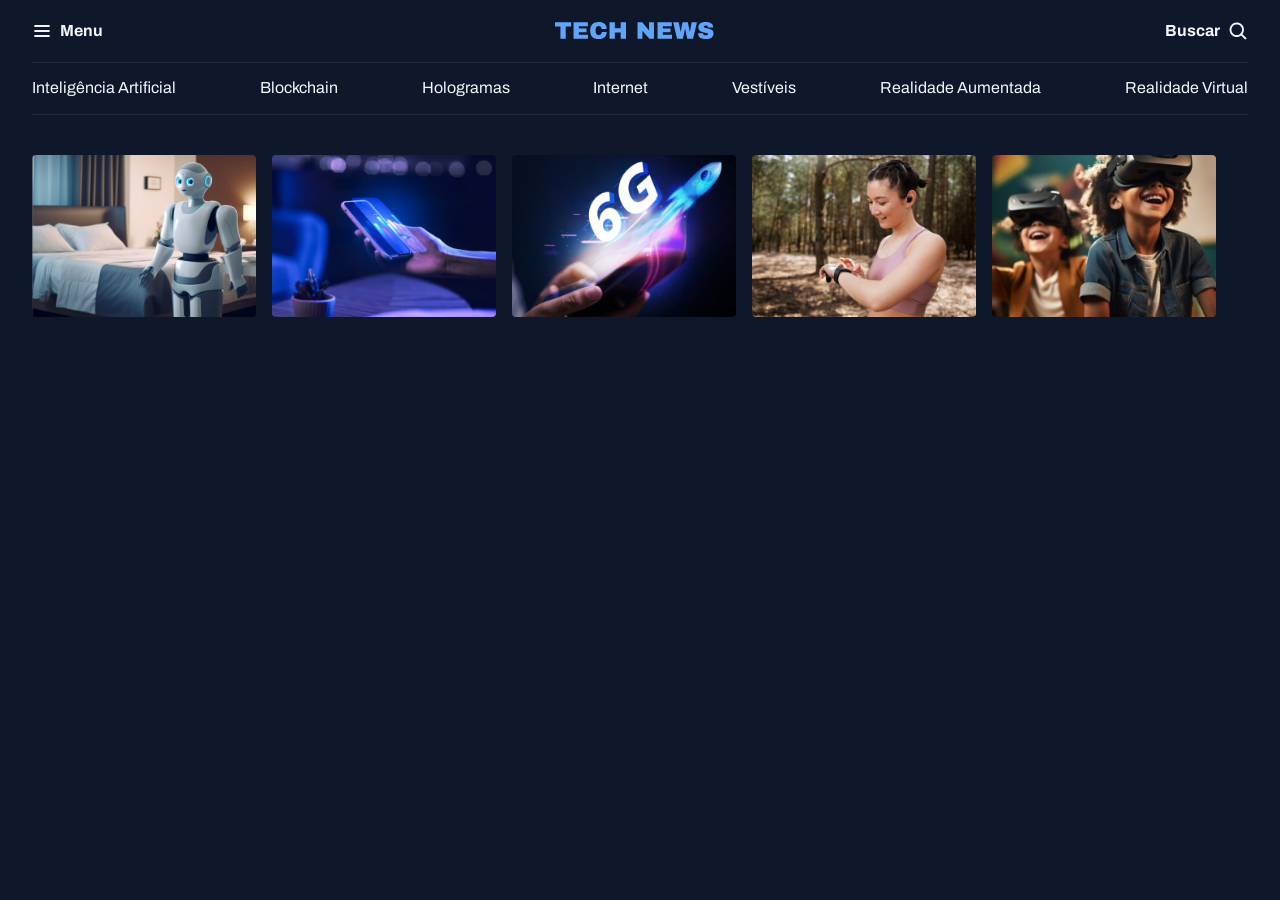
==== pagina-de-noticias/index.html @ 3fd430a6 "Estruturando a seção destaques" ====
<!DOCTYPE html>
<html lang="pt-br">
<head>
    <link rel="preconnect" href="https://fonts.googleapis.com">
    <link rel="preconnect" href="https://fonts.gstatic.com" crossorigin>

    <meta charset="UTF-8">
    <meta name="viewport" content="width=device-width, initial-scale=1.0">
    <title>Portal de noticias</title>
    <link rel="stylesheet" href="styles/index.css">

    <link href="https://fonts.googleapis.com/css2?family=Archivo:ital,wght@0,100..900;1,100..900&display=swap" rel="stylesheet">
</head>
<body>
    <header class="container">
        <nav id="primary" class="grid grid-flow-col">
            <div>
                <img src="assets/icones/List.svg" alt="ícone de menu">
                <strong>Menu</strong>

            </div>

            <div>
                <img src="assets/Tech News.svg" alt=" tech news logo">
            </div>
            <div>
               <strong>Buscar</strong> 
               <img src="assets/icones/MagnifyingGlass.svg" alt="ícone de busca para pesquisa">
            </div>
        </nav>
        <nav id="seconday" class="grid grid-flow-col">
            <a href="#">Inteligência Artificial</a>
            <a href="#">Blockchain</a>
            <a href="#">Hologramas</a>
            <a href="#">Internet</a>
            <a href="#">Vestíveis</a>
            <a href="#">Realidade Aumentada</a>
            <a href="#">Realidade  Virtual</a>
        </nav>

    </header>
    <main class=" grid container">
     <section id="featured"  class="grid grid-flow-col gap-16"> 
        <div>
            <img src="assets/images/Image 01.png" alt="">
        </div>

        <div>
            <img src="assets/images/Image 02.png" alt="">
        </div>

        <div>
            <img src="assets/images/Image 03.png" alt="">
        </div>

        <div>
            <img src="assets/images/Image 04.png" alt="">
        </div>

        <div>
            <img src="assets/images/Image 05.png" alt="">
        </div>
        <div class="grid grid-cols-2 gap-16">

        </div>

     </section> 
    
    </main>
</body>
</html>
---- pagina-de-noticias/styles/index.css ----
@import url(global.css);
@import url(utility.css);
@import url(header.css);
@import url(sections.css);
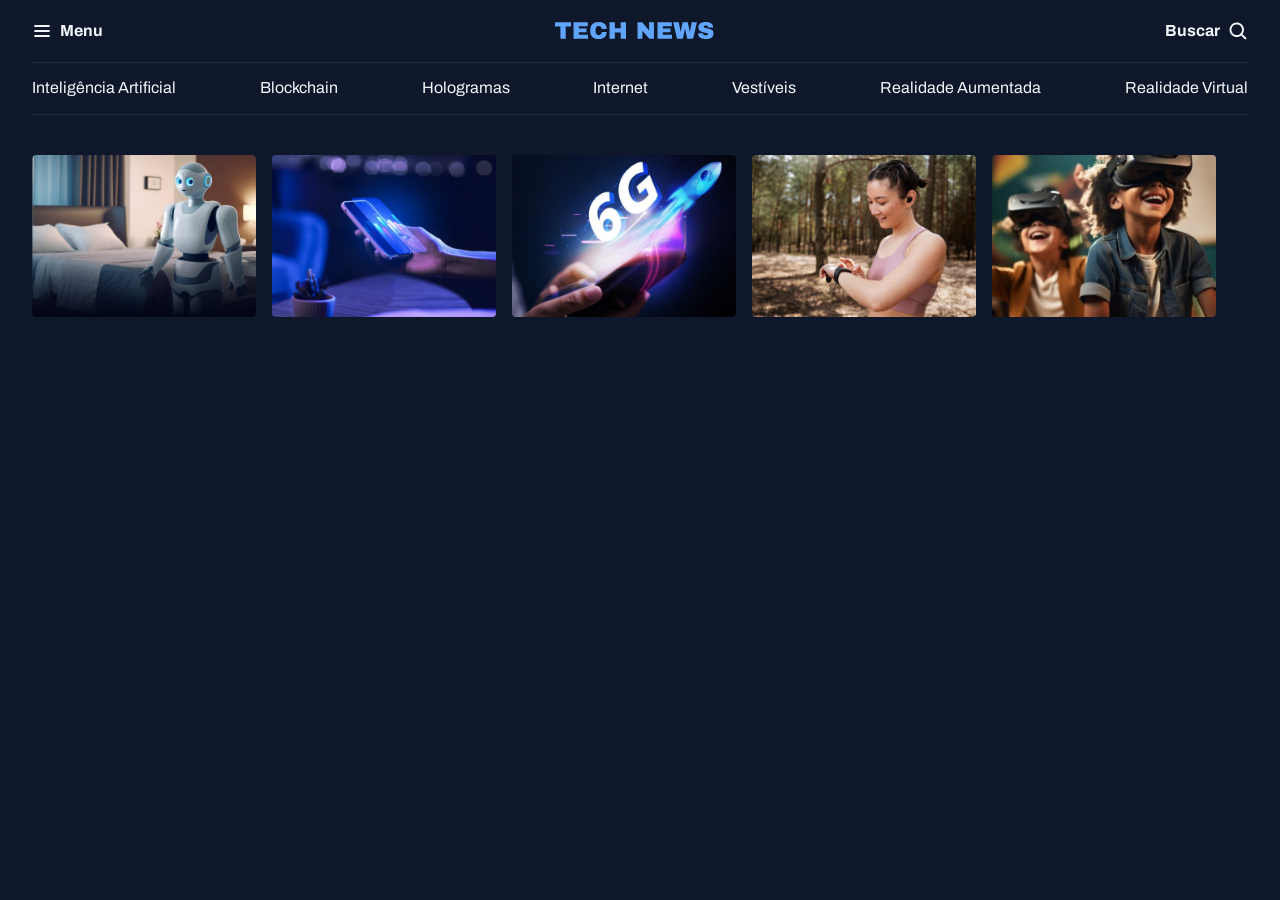
==== commit def497d4: "Adicionando fundo com degradê" ====
--- a/pagina-de-noticias/index.html
+++ b/pagina-de-noticias/index.html
@@ -41,7 +41,7 @@
     </header>
     <main class=" grid container">
      <section id="featured"  class="grid grid-flow-col gap-16"> 
-        <div>
+        <div class="card">
             <img src="assets/images/Image 01.png" alt="">
         </div>
 
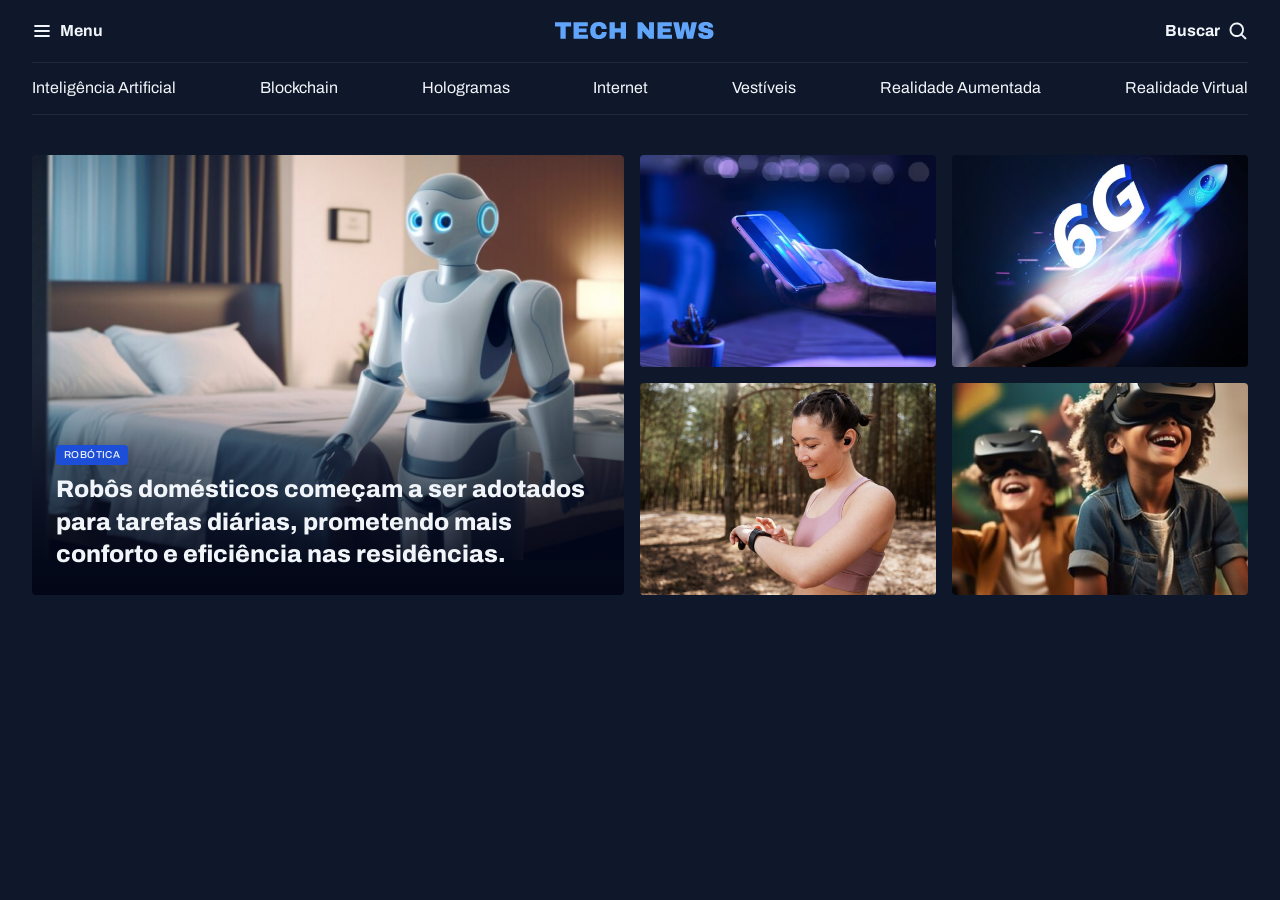
==== commit 3497f04f: "Ajustando o conteúdo do card" ====
--- a/pagina-de-noticias/index.html
+++ b/pagina-de-noticias/index.html
@@ -39,33 +39,56 @@
         </nav>
 
     </header>
-    <main class=" grid container">
-     <section id="featured"  class="grid grid-flow-col gap-16"> 
-        <div class="card">
-            <img src="assets/images/Image 01.png" alt="">
-        </div>
 
-        <div>
+    <main class="grid container">
+
+     <section id="featured" class="grid grid-flow-col gap-16"> 
+
+        <figure class="card">
+
+            <div>
+                <img src="assets/images/Image 01.png" alt="">
+                </div>
+
+            <figcaption>
+
+                <span class="content-teg">robótica</span>
+                
+                <h2 class="text-2x1">
+                    Robôs domésticos começam a ser adotados para tarefas diárias, prometendo mais conforto e eficiência nas residências.
+                </h2>
+            </figcaption>
+        
+        </figure>
+    
+        <div class="grid grid-cols-2 gap-16">
+         
+           <div> 
             <img src="assets/images/Image 02.png" alt="">
-        </div>
+            </div>
+        
 
-        <div>
-            <img src="assets/images/Image 03.png" alt="">
-        </div>
+       
+            <div>
+                <img src="assets/images/Image 03.png" alt="">
+            </div>
+    
 
-        <div>
-            <img src="assets/images/Image 04.png" alt="">
-        </div>
+        
+            <div>
+                <img src="assets/images/Image 04.png" alt="">
+                </div>
+        
 
-        <div>
-            <img src="assets/images/Image 05.png" alt="">
-        </div>
-        <div class="grid grid-cols-2 gap-16">
+        
+            <div>
+                <img src="assets/images/Image 05.png" alt="">
+                </div>
 
-        </div>
+            </div>
+        
 
-     </section> 
-    
-    </main>
+     </section>
+     </main>
 </body>
 </html>
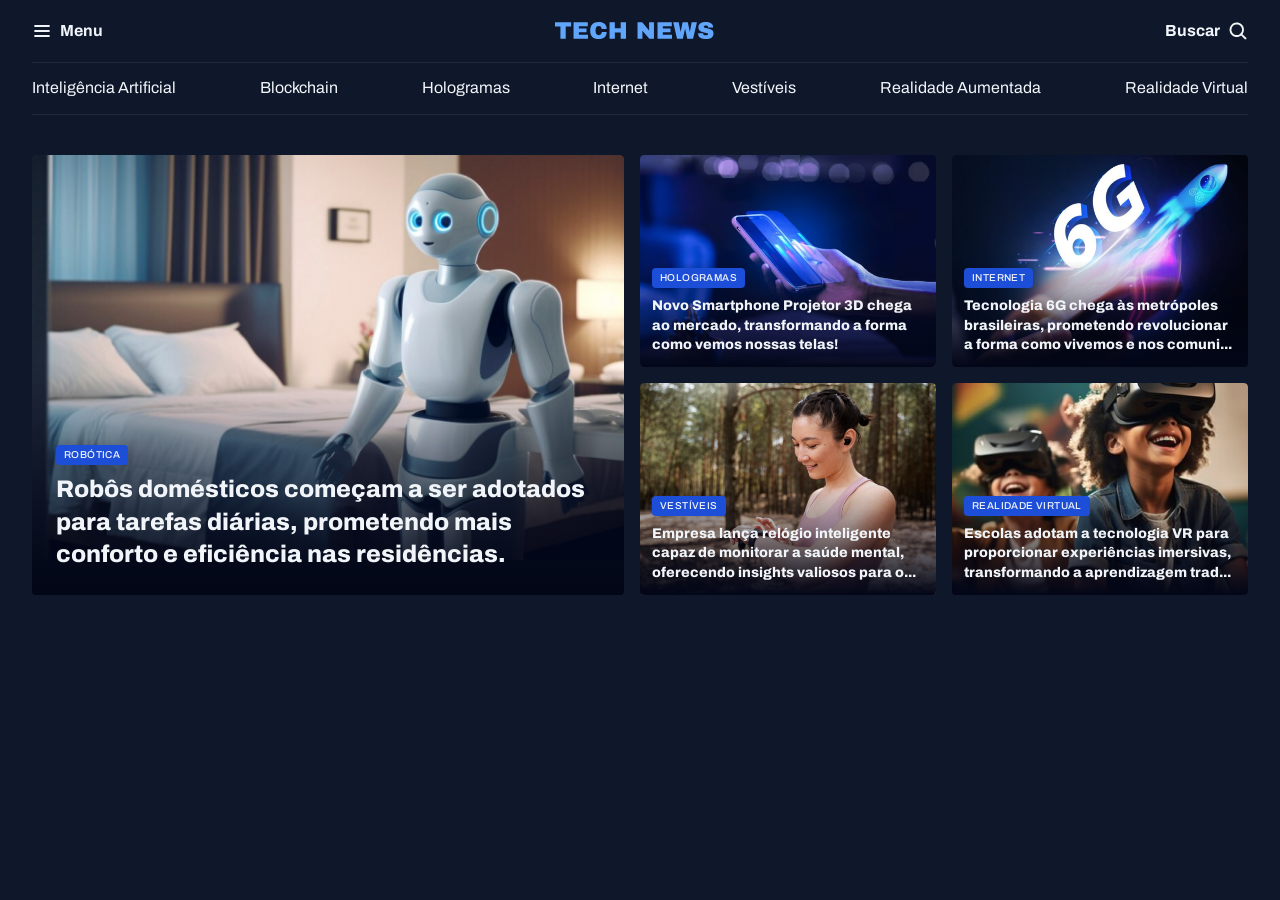
==== commit 7d1b73bd: "Finalizando a seção destaques" ====
--- a/pagina-de-noticias/index.html
+++ b/pagina-de-noticias/index.html
@@ -47,13 +47,13 @@
         <figure class="card">
 
             <div>
-                <img src="assets/images/Image 01.png" alt="">
+                <img src="assets/images/Image 01.png" alt=" Robôs domésticos começam a ser adotados para tarefas diárias, prometendo mais conforto e eficiência nas residências.">
                 </div>
 
             <figcaption>
 
                 <span class="content-teg">robótica</span>
-                
+
                 <h2 class="text-2x1">
                     Robôs domésticos começam a ser adotados para tarefas diárias, prometendo mais conforto e eficiência nas residências.
                 </h2>
@@ -63,27 +63,64 @@
     
         <div class="grid grid-cols-2 gap-16">
          
-           <div> 
-            <img src="assets/images/Image 02.png" alt="">
-            </div>
+           <figure class="card"> 
+            <img src="assets/images/Image 02.png" alt="  Novo Smartphone Projetor 3D chega ao mercado, transformando a forma como vemos nossas telas!">
+              <figcaption>
+
+                <span class="content-teg">Hologramas</span>
+
+                <h2 class="text-lg">
+                    Novo Smartphone Projetor 3D chega ao mercado, transformando a forma como vemos nossas telas!
+                </h2>
+            </figcaption>
+
+
+            </figure>
         
 
        
-            <div>
-                <img src="assets/images/Image 03.png" alt="">
-            </div>
+            <figure class="card">
+                <img src="assets/images/Image 03.png" alt="                   Tecnologia 6G chega às metrópoles brasileiras, prometendo revolucionar a forma como vivemos e nos comuni...
+">
+                <figcaption>
+
+                <span class="content-teg">Internet</span>
+
+                <h2 class="text-lg">
+                   Tecnologia 6G chega às metrópoles brasileiras, prometendo revolucionar a forma como vivemos e nos comuni...
+                </h2>
+            </figcaption>
+            </figure>
     
 
         
-            <div>
-                <img src="assets/images/Image 04.png" alt="">
-                </div>
+            <figure class="card">
+                <img src="assets/images/Image 04.png" alt="Empresa lança relógio inteligente capaz de monitorar a saúde mental, oferecendo insights valiosos para o bem-estar pessoal.">
+                <figcaption>
+
+                <span class="content-teg">Vestíveis</span>
+
+                <h2 class="text-lg">
+                   Empresa lança relógio inteligente capaz de monitorar a saúde mental, oferecendo insights valiosos para o...
+                </h2>
+            </figcaption>
+                </figure>
         
 
         
-            <div>
-                <img src="assets/images/Image 05.png" alt="">
-                </div>
+            <figure class="card">
+
+                <img src="assets/images/Image 05.png" alt=" Escolas adotam a tecnologia VR para proporcionar experiências imersivas, transformando a aprendizagem tradicional.">
+                <figcaption>
+
+                <span class="content-teg">Realidade Virtual</span>
+
+                <h2 class="text-lg"> 
+                    Escolas adotam a tecnologia VR para proporcionar experiências imersivas, transformando a aprendizagem trad...
+                    
+                </h2>
+            </figcaption>
+                </figure>
 
             </div>
         
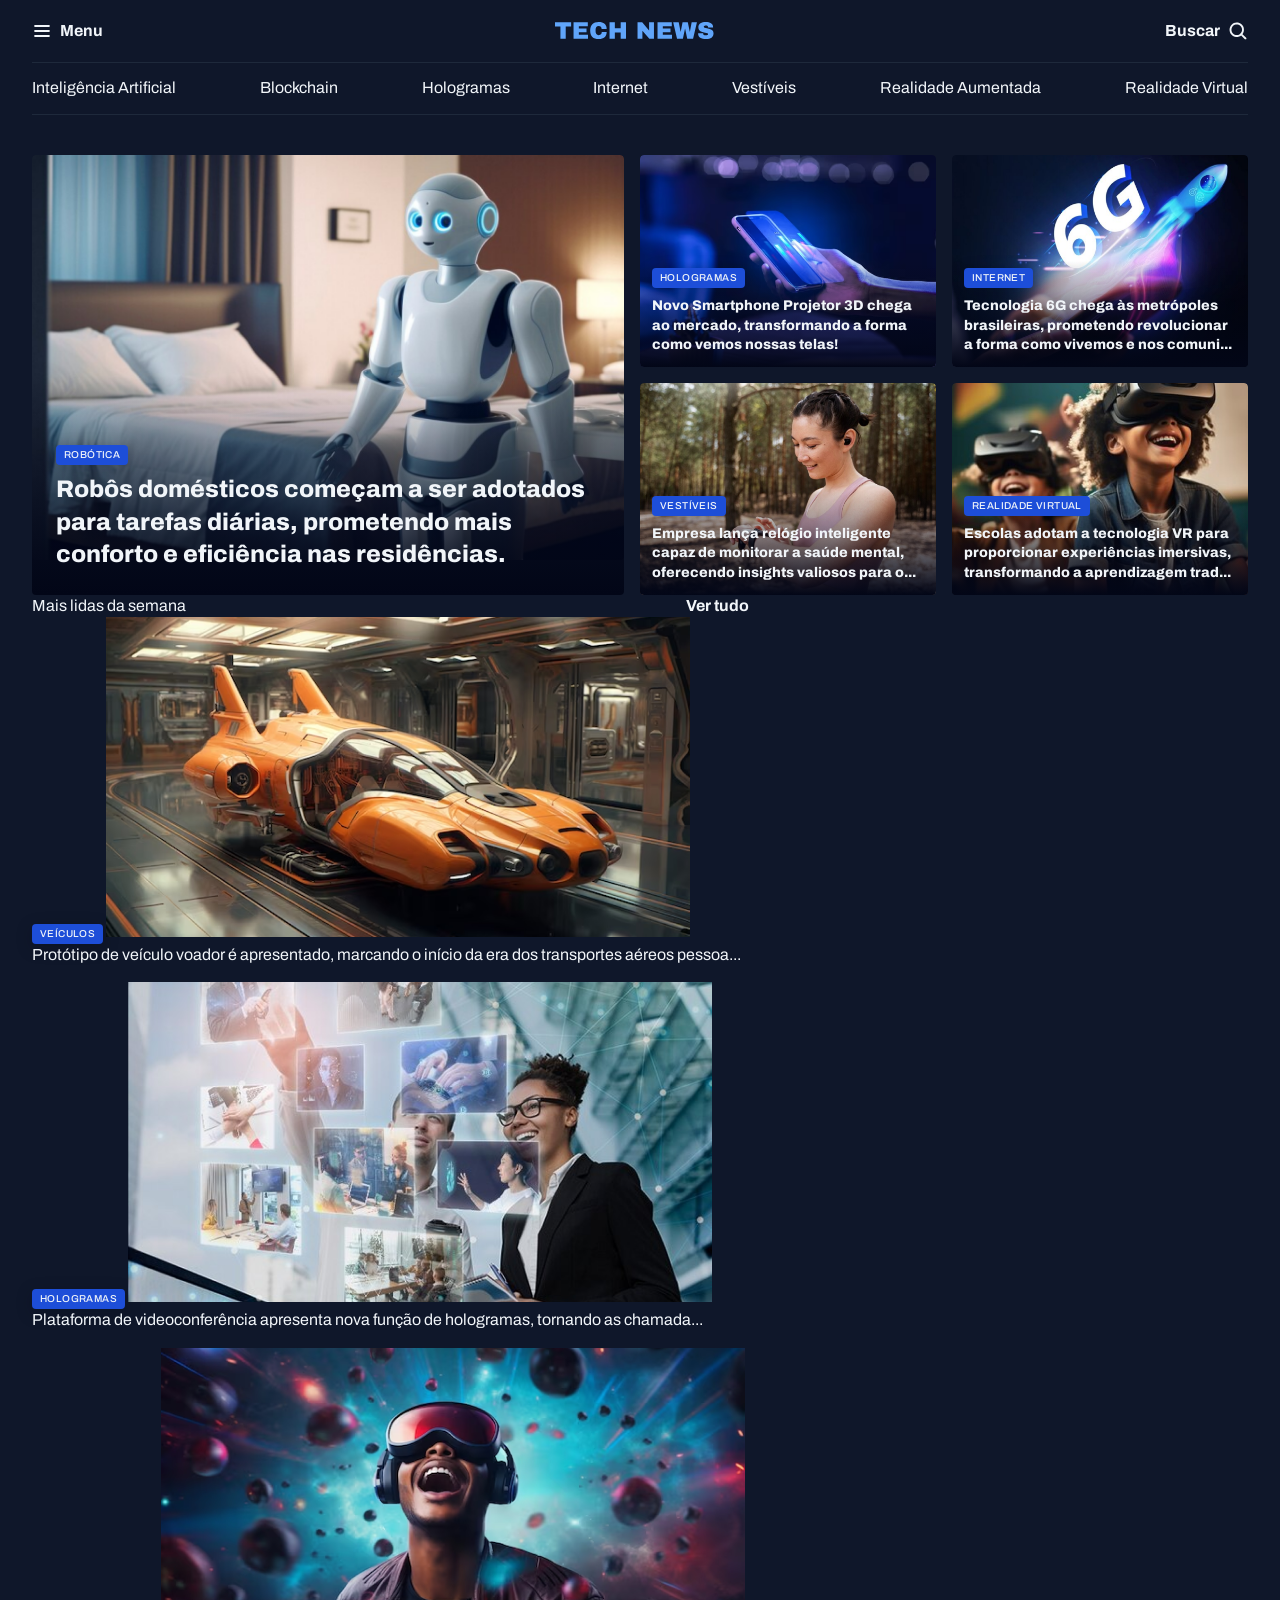
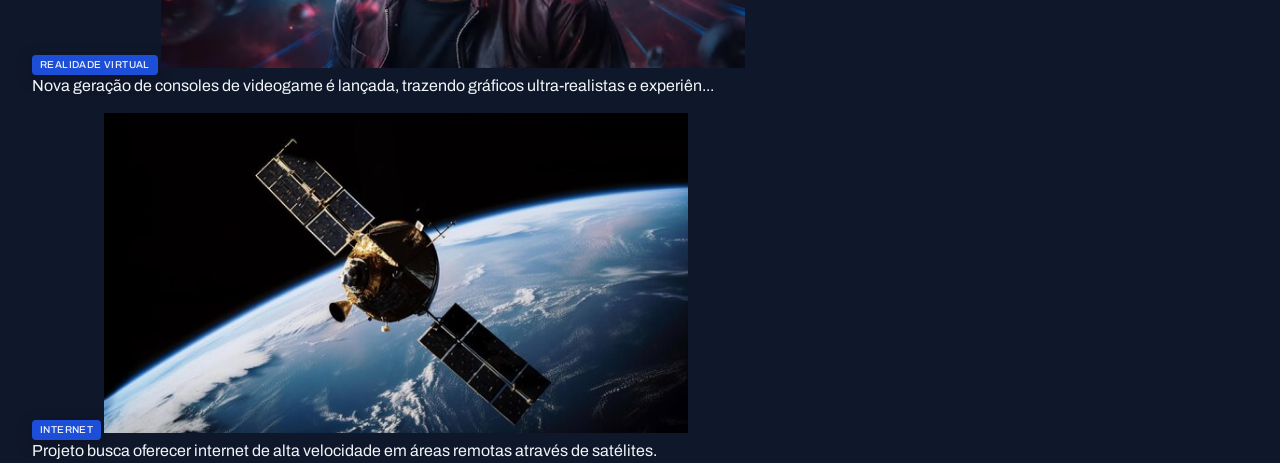
==== commit 7fcaa884: "estruturando a seção mais lidas da semana" ====
--- a/pagina-de-noticias/index.html
+++ b/pagina-de-noticias/index.html
@@ -14,19 +14,21 @@
 <body>
     <header class="container">
         <nav id="primary" class="grid grid-flow-col">
+
             <div>
                 <img src="assets/icones/List.svg" alt="ícone de menu">
                 <strong>Menu</strong>
-
             </div>
 
             <div>
                 <img src="assets/Tech News.svg" alt=" tech news logo">
             </div>
+
             <div>
                <strong>Buscar</strong> 
                <img src="assets/icones/MagnifyingGlass.svg" alt="ícone de busca para pesquisa">
             </div>
+
         </nav>
         <nav id="seconday" class="grid grid-flow-col">
             <a href="#">Inteligência Artificial</a>
@@ -57,14 +59,16 @@
                 <h2 class="text-2x1">
                     Robôs domésticos começam a ser adotados para tarefas diárias, prometendo mais conforto e eficiência nas residências.
                 </h2>
+
             </figcaption>
         
         </figure>
     
         <div class="grid grid-cols-2 gap-16">
          
-           <figure class="card"> 
+           <figure class="card">
             <img src="assets/images/Image 02.png" alt="  Novo Smartphone Projetor 3D chega ao mercado, transformando a forma como vemos nossas telas!">
+
               <figcaption>
 
                 <span class="content-teg">Hologramas</span>
@@ -72,37 +76,42 @@
                 <h2 class="text-lg">
                     Novo Smartphone Projetor 3D chega ao mercado, transformando a forma como vemos nossas telas!
                 </h2>
+
             </figcaption>
-
 
             </figure>
         
 
        
             <figure class="card">
-                <img src="assets/images/Image 03.png" alt="                   Tecnologia 6G chega às metrópoles brasileiras, prometendo revolucionar a forma como vivemos e nos comuni...
-">
-                <figcaption>
+
+                <img src="assets/images/Image 03.png" alt="Tecnologia 6G chega às metrópoles brasileiras, prometendo revolucionar a forma como vivemos e nos comuni...">
+
+            <figcaption>
 
                 <span class="content-teg">Internet</span>
 
                 <h2 class="text-lg">
                    Tecnologia 6G chega às metrópoles brasileiras, prometendo revolucionar a forma como vivemos e nos comuni...
                 </h2>
+
             </figcaption>
             </figure>
     
 
         
             <figure class="card">
+
                 <img src="assets/images/Image 04.png" alt="Empresa lança relógio inteligente capaz de monitorar a saúde mental, oferecendo insights valiosos para o bem-estar pessoal.">
-                <figcaption>
+
+            <figcaption>
 
                 <span class="content-teg">Vestíveis</span>
 
                 <h2 class="text-lg">
                    Empresa lança relógio inteligente capaz de monitorar a saúde mental, oferecendo insights valiosos para o...
                 </h2>
+
             </figcaption>
                 </figure>
         
@@ -111,7 +120,9 @@
             <figure class="card">
 
                 <img src="assets/images/Image 05.png" alt=" Escolas adotam a tecnologia VR para proporcionar experiências imersivas, transformando a aprendizagem tradicional.">
-                <figcaption>
+                
+            
+            <figcaption>
 
                 <span class="content-teg">Realidade Virtual</span>
 
@@ -119,6 +130,7 @@
                     Escolas adotam a tecnologia VR para proporcionar experiências imersivas, transformando a aprendizagem trad...
                     
                 </h2>
+
             </figcaption>
                 </figure>
 
@@ -126,6 +138,42 @@
         
 
      </section>
+     <section id="weekly">
+        <header class="grid grid-flow-col">
+            <h3>Mais lidas da semana</h3>
+            <a href="#" class="grid grid-flow-col">
+                <strong>Ver tudo</strong>
+                <span></span>       
+            
+            </a>
+        </header>
+
+        <div class="grid gap-16">
+            <figure>
+                <span class="content-teg">veículos</span>
+                <img src="assets/images/Image 06.png" alt="">
+                <p>Protótipo de veículo voador é apresentado, marcando o início da era dos transportes aéreos pessoa...</p>
+            </figure>
+
+             <figure>
+                <span class="content-teg">Hologramas</span>
+                <img src="assets/images/Image 07.png" alt="">
+                <p>Plataforma de videoconferência apresenta nova função de hologramas, tornando as chamada...</p>
+            </figure>
+
+             <figure>
+                <span class="content-teg">Realidade virtual</span>
+                <img src="assets/images/Image 08.png" alt="">
+                <p>Nova geração de consoles de videogame é lançada, trazendo gráficos ultra-realistas e experiên...</p>
+            </figure>
+
+             <figure>
+                <span class="content-teg">Internet</span>
+                <img src="assets/images/Image 09.png" alt="">
+                <p>Projeto busca oferecer internet de alta velocidade em áreas remotas através de satélites.</p>
+            </figure>
+        </div>
+     </section>
      </main>
 </body>
 </html>
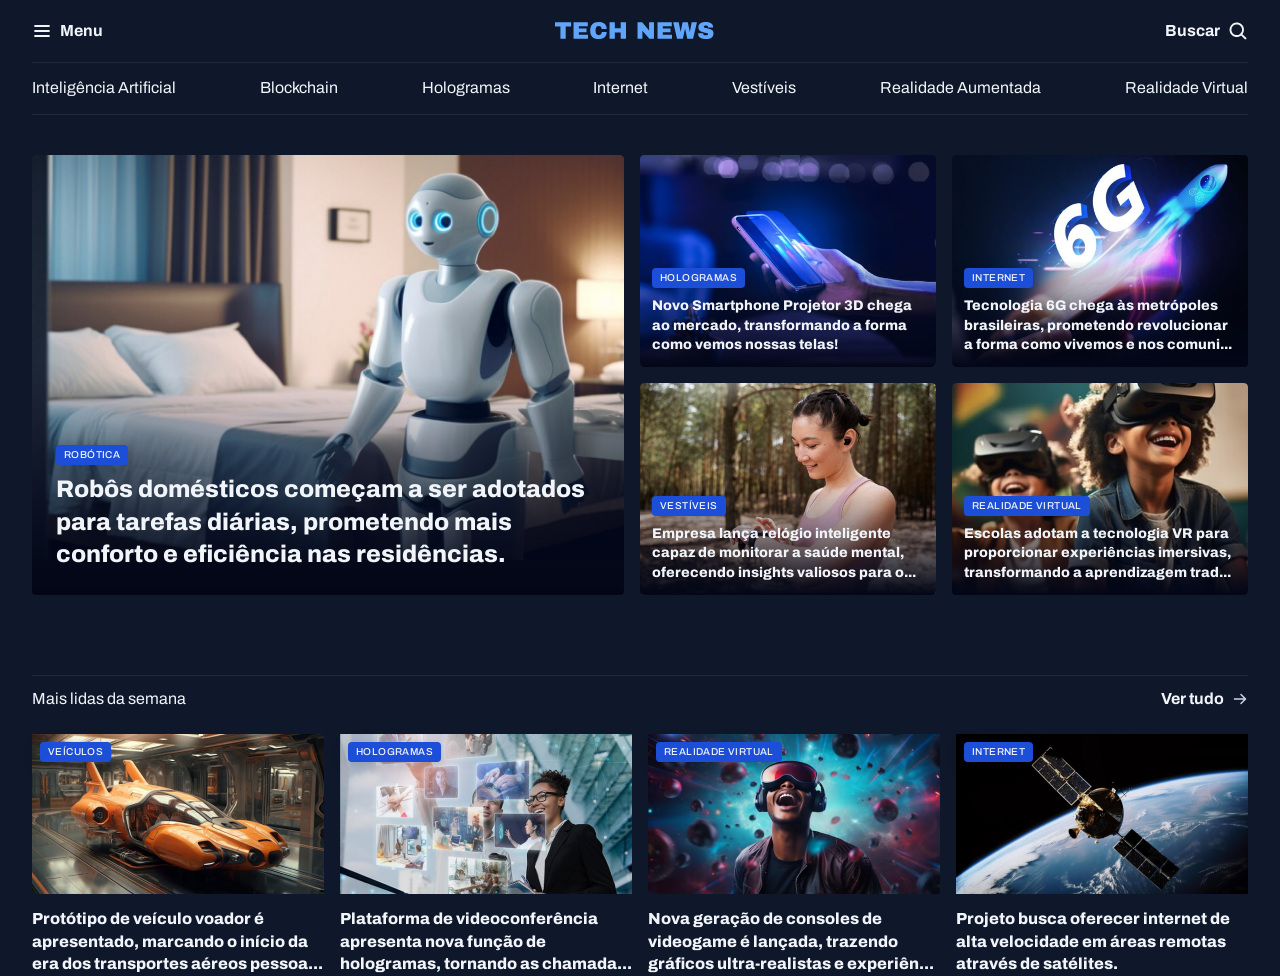
==== commit 495b477b: "aplicando os estilos na seção mais lidas da semana" ====
--- a/pagina-de-noticias/index.html
+++ b/pagina-de-noticias/index.html
@@ -147,7 +147,8 @@
             
             </a>
         </header>
-
+           
+        <!--arumar o content-teg para content-tag-->
         <div class="grid gap-16">
             <figure>
                 <span class="content-teg">veículos</span>
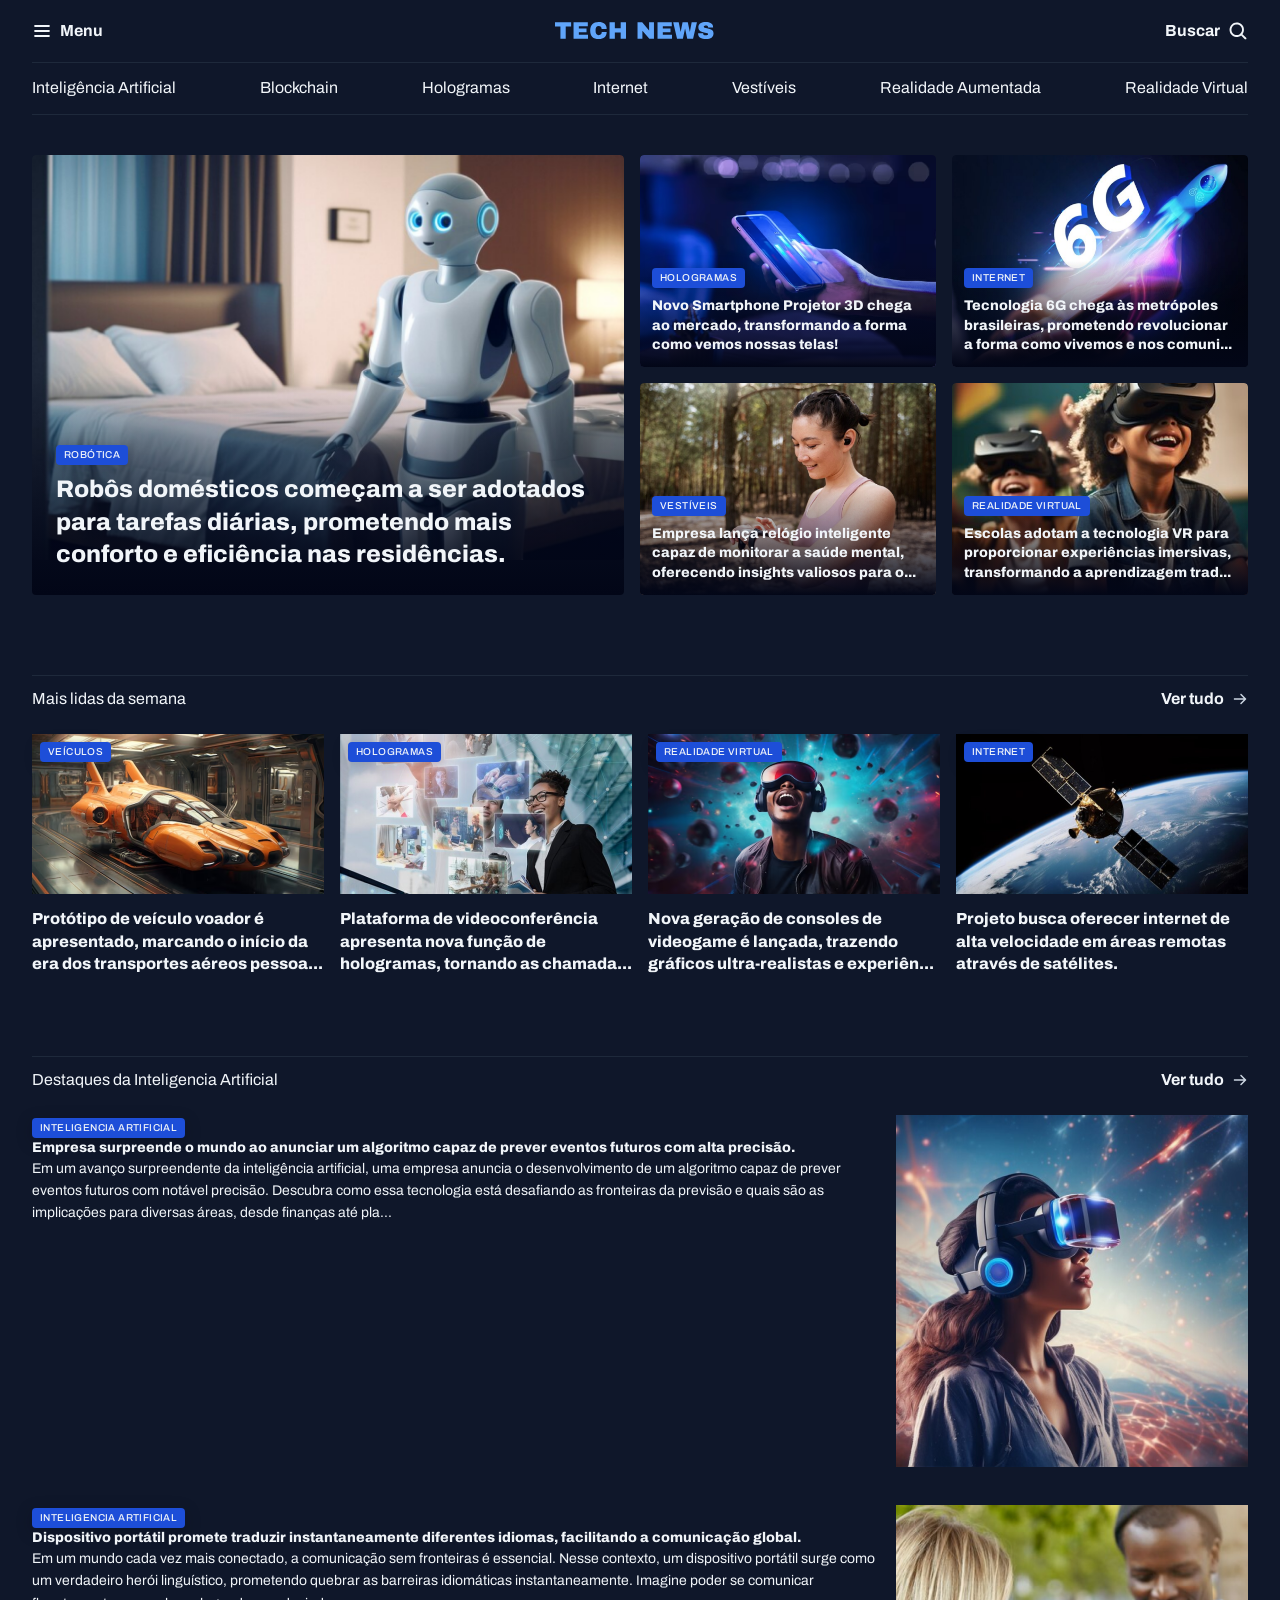
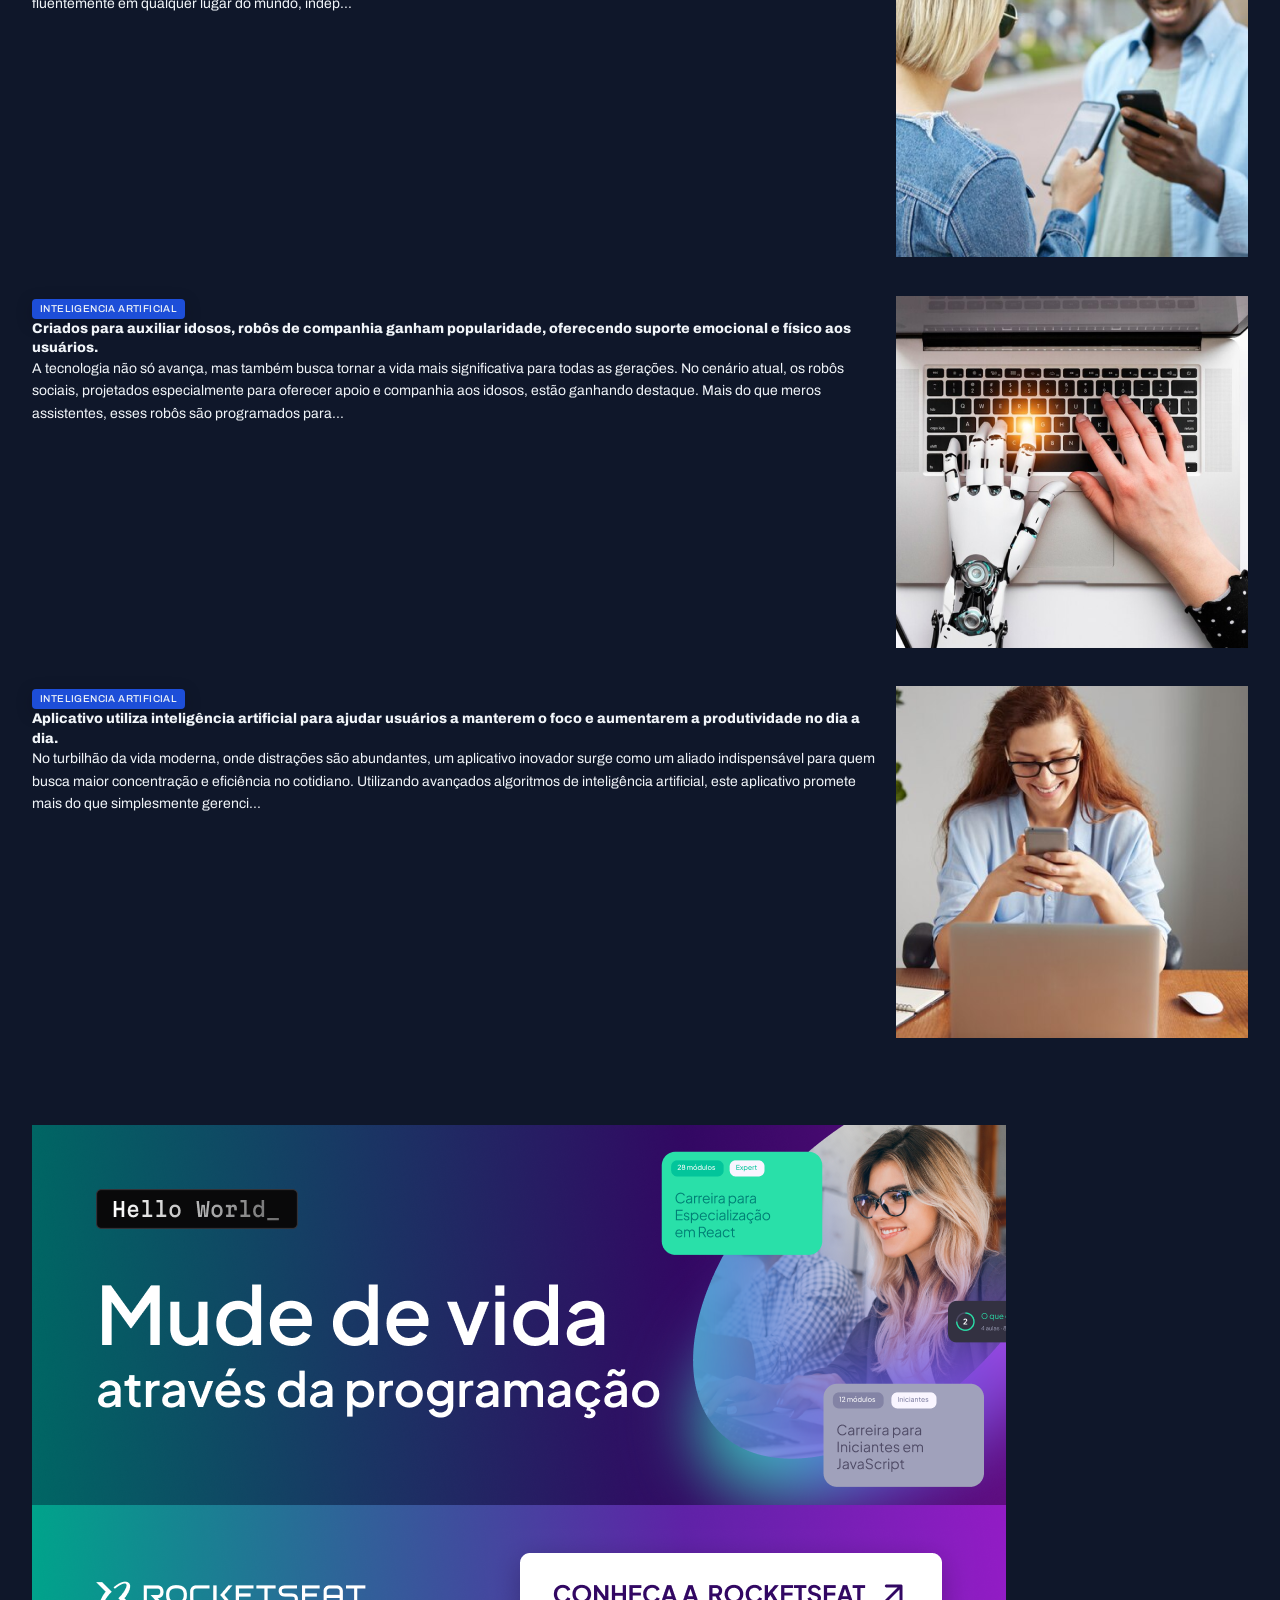
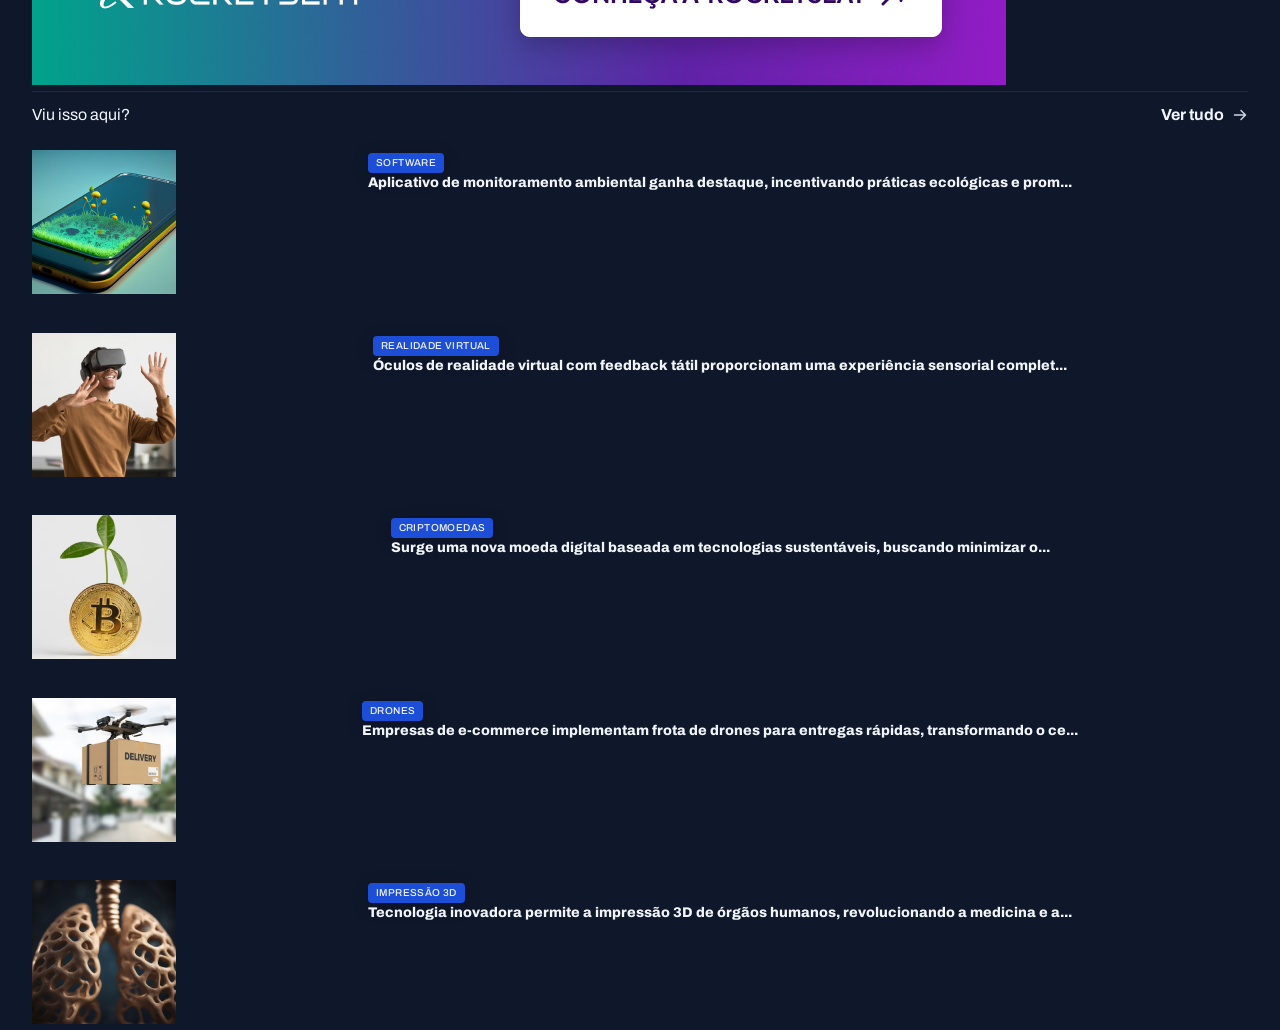
==== commit 283f369b: "Rstruturando as últimas seções" ====
--- a/pagina-de-noticias/index.html
+++ b/pagina-de-noticias/index.html
@@ -5,7 +5,7 @@
     <link rel="preconnect" href="https://fonts.gstatic.com" crossorigin>
 
     <meta charset="UTF-8">
-    <meta name="viewport" content="width=device-width, initial-scale=1.0">
+    <meta name="viewport" content="width=device-width, initial-scale=.0">
     <title>Portal de noticias</title>
     <link rel="stylesheet" href="styles/index.css">
 
@@ -175,6 +175,170 @@
             </figure>
         </div>
      </section>
+
+     <section id="ai">
+        <header class="grid grid-flow-col">
+            <h3>Destaques da Inteligencia Artificial</h3>
+            <a href="#" class="grid grid-flow-col">
+               <strong>Ver tudo</strong>
+               <span></span>
+            </a>
+           
+        </header>
+
+        <div class="grid gap-32">
+           <article class="grid grid-flow-col gap-16">
+            <div>
+                <span class="content-teg">Inteligencia Artificial</span>
+                <h3 class="text-lg">
+                    Empresa surpreende o mundo ao anunciar um algoritmo capaz de prever eventos futuros com alta precisão.
+                </h3>
+                <p class="text-sm">
+                    Em um avanço surpreendente da inteligência artificial, uma empresa anuncia o desenvolvimento de um algoritmo capaz de prever eventos futuros com notável precisão. Descubra como essa tecnologia está desafiando as fronteiras da previsão e quais são as implicações para diversas áreas, desde finanças até pla...
+                </p>
+            </div>
+            <div>
+                <img src="assets/images/Image 10.png" alt="">
+            </div>
+           </article>
+            <article class="grid grid-flow-col gap-16">
+            <div>
+                <span class="content-teg">Inteligencia Artificial</span>
+                <h3 class="text-lg">
+                   Dispositivo portátil promete traduzir instantaneamente diferentes idiomas, facilitando a comunicação global.
+                </h3>
+                <p class="text-sm">
+                   Em um mundo cada vez mais conectado, a comunicação sem fronteiras é essencial. Nesse contexto, um dispositivo portátil surge como um verdadeiro herói linguístico, prometendo quebrar as barreiras idiomáticas instantaneamente. Imagine poder se comunicar fluentemente em qualquer lugar do mundo, indep...
+                </p>
+            </div>
+            <div>
+                <img src="assets/images/Image 11.png" alt="">
+            </div>
+           </article>
+            <article class="grid grid-flow-col gap-16">
+            <div>
+                <span class="content-teg">Inteligencia Artificial</span>
+                <h3 class="text-lg">
+                   Criados para auxiliar idosos, robôs de companhia ganham popularidade, oferecendo suporte emocional e físico aos usuários.
+                </h3>
+                <p class="text-sm">
+                    A tecnologia não só avança, mas também busca tornar a vida mais significativa para todas as gerações. No cenário atual, os robôs sociais, projetados especialmente para oferecer apoio e companhia aos idosos, estão ganhando destaque. Mais do que meros assistentes, esses robôs são programados para...
+                </p>
+            </div>
+            <div>
+                <img src="assets/images/Image 12.png" alt="">
+            </div>
+           </article>
+            <article class="grid grid-flow-col gap-16">
+            <div>
+                <span class="content-teg">Inteligencia Artificial</span>
+                <h3 class="text-lg">
+                   Aplicativo utiliza inteligência artificial para ajudar usuários a manterem o foco e aumentarem a produtividade no dia a dia.
+                </h3>
+                <p class="text-sm">
+                   No turbilhão da vida moderna, onde distrações são abundantes, um aplicativo inovador surge como um aliado indispensável para quem busca maior concentração e eficiência no cotidiano. Utilizando avançados algoritmos de inteligência artificial, este aplicativo promete mais do que simplesmente gerenci...
+                </p>
+            </div>
+            <div>
+                <img src="assets/images/Image 13.png" alt="">
+            </div>
+           </article>
+
+        </div>
+     </section>
+
+     <div>
+        <div id="ads">
+            <img src="assets/images/Ads.png" alt="">
+        </div>
+
+        <section id="more">
+              <header class="grid grid-flow-col">
+            <h3>Viu isso aqui?</h3>
+            <a href="#" class="grid grid-flow-col">
+               <strong>Ver tudo</strong>
+               <span></span>
+            </a>
+           
+        </header>
+
+
+        <div class="grid gap-32">
+              <article class="grid grid-flow-col gap-16">
+                   <div>
+                <img src="assets/images/Image 14.png" alt="">
+            </div>
+            <div>
+                <span class="content-teg">Software</span>
+                <h3 class="text-lg">
+            Aplicativo de monitoramento ambiental ganha destaque, incentivando práticas ecológicas e prom...              
+            </h3>
+             
+            </div>
+        
+           </article>
+
+           <article class="grid grid-flow-col gap-16">
+                   <div>
+                <img src="assets/images/Image 15.png" alt="">
+            </div>
+            <div>
+                <span class="content-teg">Realidade Virtual</span>
+                <h3 class="text-lg">
+            Óculos de realidade virtual com feedback tátil proporcionam uma experiência sensorial complet...            
+            </h3>
+             
+            </div>
+           
+           </article>
+
+           <article class="grid grid-flow-col gap-16">
+                   <div>
+                <img src="assets/images/Image 16.png" alt="">
+            </div>
+            <div>
+                <span class="content-teg">Criptomoedas</span>
+                <h3 class="text-lg">
+           Surge uma nova moeda digital baseada em tecnologias sustentáveis, buscando minimizar o...           
+            </h3>
+             
+            </div>
+            
+           </article>
+
+           <article class="grid grid-flow-col gap-16">
+                   <div>
+                <img src="assets/images/Image 17.png" alt="">
+            </div>
+            <div>
+                <span class="content-teg">Drones</span>
+                <h3 class="text-lg">
+           Empresas de e-commerce implementam frota de drones para entregas rápidas, transformando o ce...           
+            </h3>
+             
+            </div>
+           
+           </article>
+
+           <article class="grid grid-flow-col gap-16">
+                   <div>
+                <img src="assets/images/Image 18.png" alt="">
+            </div>
+            <div>
+                <span class="content-teg">Impressão 3d</span>
+                <h3 class="text-lg">
+           Tecnologia inovadora permite a impressão 3D de órgãos humanos, revolucionando a medicina e a...        
+            </h3>
+             
+            </div>
+           
+           </article>
+        </div>
+
+
+        </section>
+     </div>
+
      </main>
 </body>
 </html>
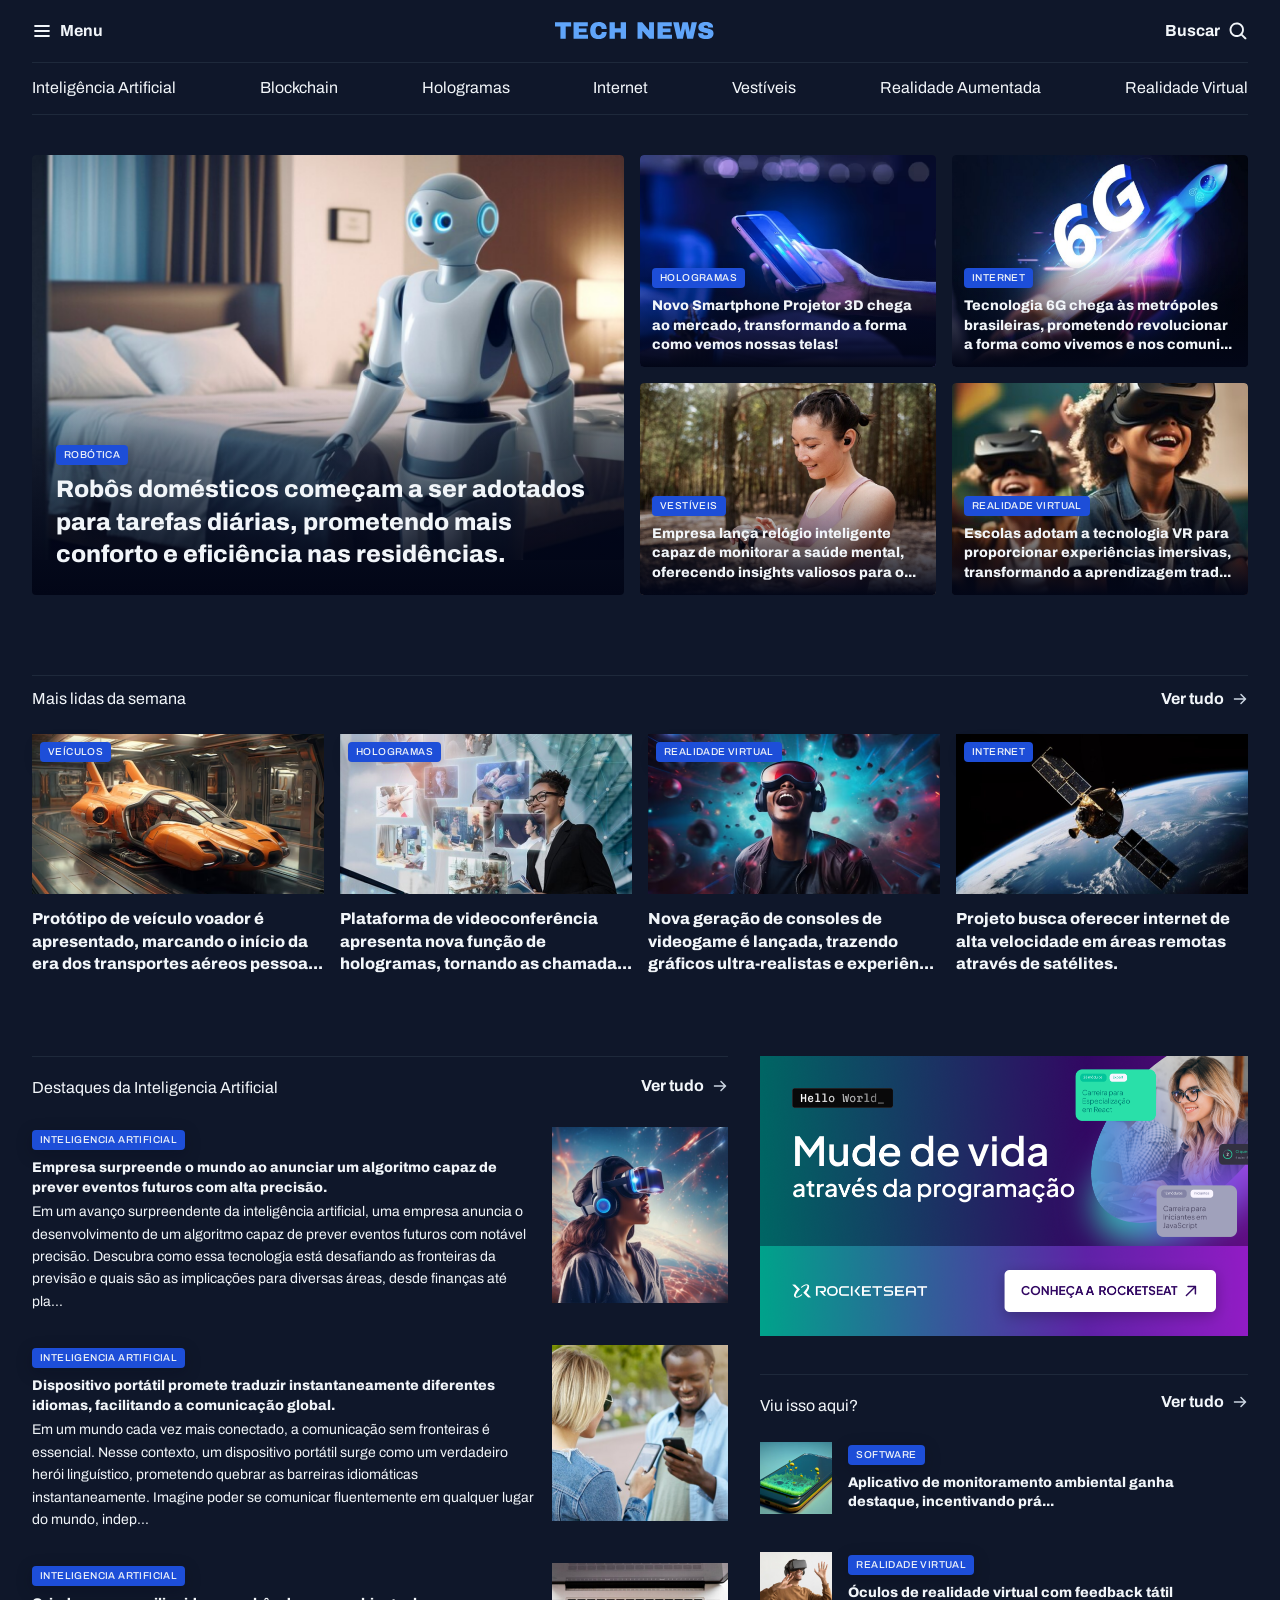
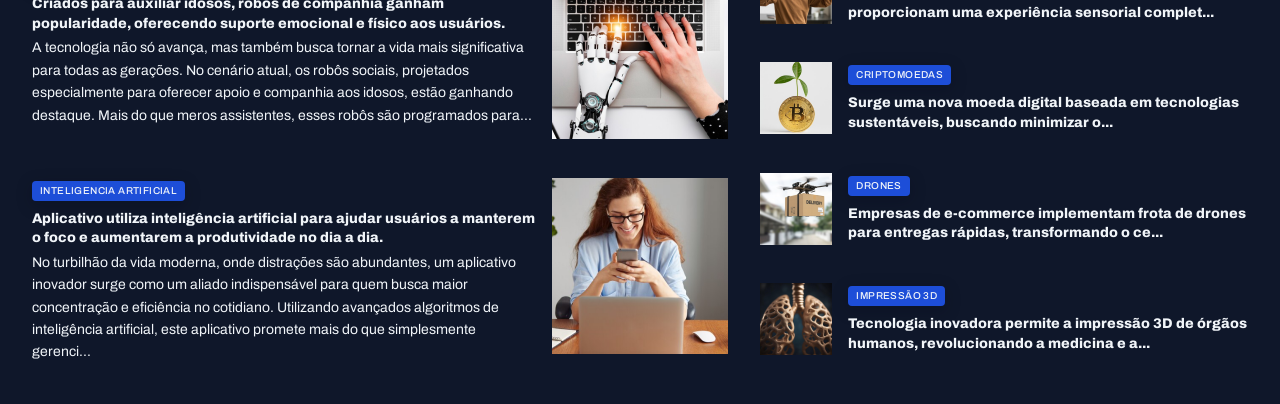
==== commit 9fbc1f81: "Estilizando os últimos cards" ====
--- a/pagina-de-noticias/index.html
+++ b/pagina-de-noticias/index.html
@@ -247,7 +247,7 @@
         </div>
      </section>
 
-     <div>
+     <aside>
         <div id="ads">
             <img src="assets/images/Ads.png" alt="">
         </div>
@@ -271,7 +271,7 @@
             <div>
                 <span class="content-teg">Software</span>
                 <h3 class="text-lg">
-            Aplicativo de monitoramento ambiental ganha destaque, incentivando práticas ecológicas e prom...              
+            Aplicativo de monitoramento ambiental ganha destaque, incentivando prá...              
             </h3>
              
             </div>
@@ -337,7 +337,7 @@
 
 
         </section>
-     </div>
+     </aside>
 
      </main>
 </body>
